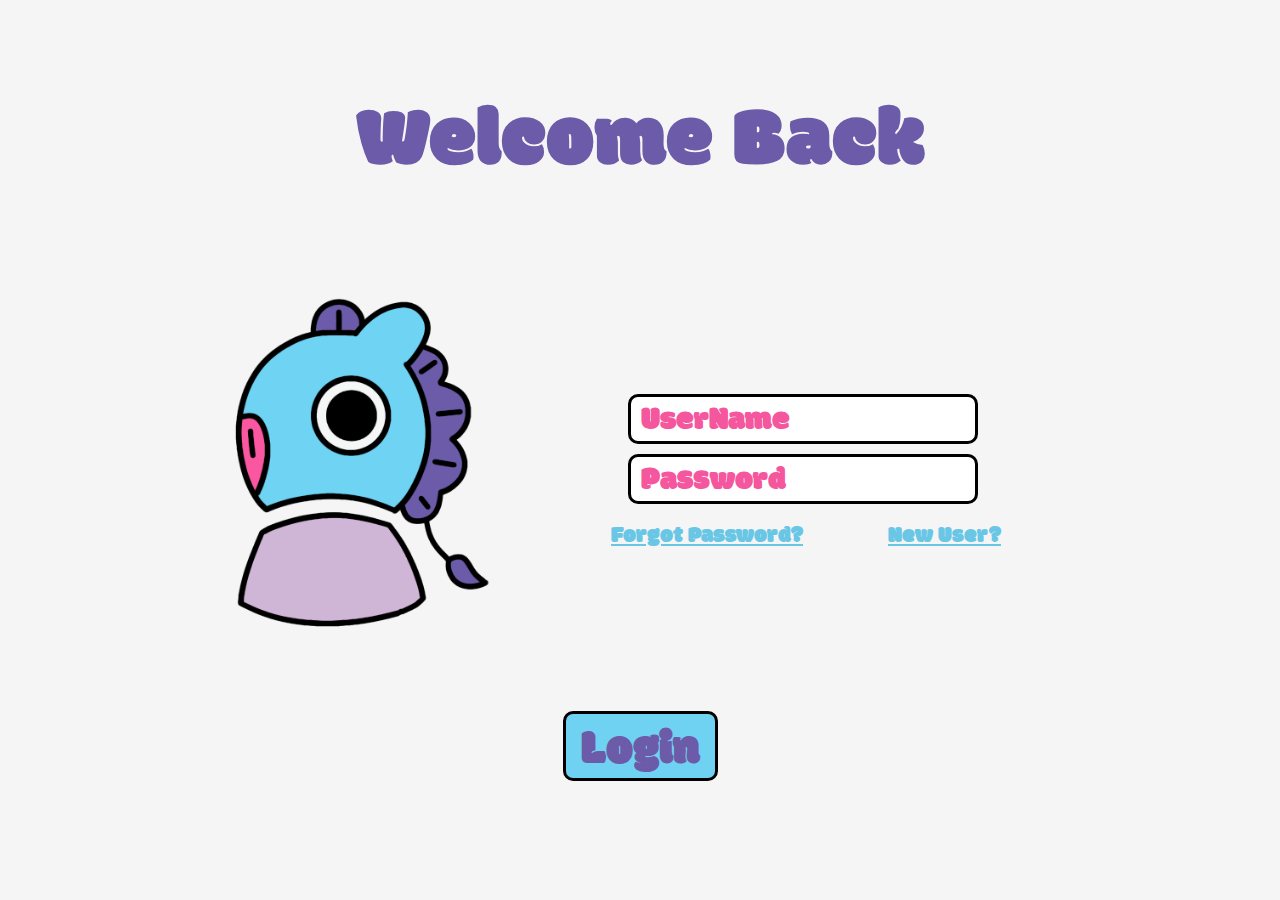
==== index.html @ 5e02bf85 "moved css to new folder" ====
<!DOCTYPE html>
<html lang="en">
<head>
    <meta charset="UTF-8">
    <meta name="viewport" content="width=device-width, initial-scale=1.0">
    <title>Misa's Login Page</title>
    <link rel="preconnect" href="https://fonts.googleapis.com">
    <link rel="preconnect" href="https://fonts.gstatic.com" crossorigin>
    <link href="https://fonts.googleapis.com/css2?family=Modak&display=swap" rel="stylesheet">
    <link rel="icon" href="images/favicon.ico" type="image/x-icon">
    <link rel="stylesheet" href="style.css">
</head>
<body>
    <div class="container">
        <h1 class="login-header">Welcome Back</h1>
        <div class="login-content">
            <div class="login-image">
                <img src="images/login-icon.png" alt="Login Icon">
            </div>
            <div class="form2">
                <div class="inputs">
                    <input type="text" id="username" placeholder="UserName">
                    <input type="password" id="password" placeholder="Password">
                </div>
                <div class="nav-pages-tags">
                    <p>Forgot Password?</p>
                    <p>New User?</p>
                </div>
            </div>
        </div>
        <div class="login-btn">
            <button>Login</button>
        </div>
    </div>
</body>
</html>
---- style.css ----
#username::placeholder, #password::placeholder {
    color: #F4579D;
}

* {
    margin: 0;
    box-sizing: border-box;
}

body {
    background-color: whitesmoke;
    font-family: 'Modak', sans-serif;
    display: flex;
    justify-content: center;
    align-items: center;
    height: 100vh;
    text-align: center;
    margin-top:-50px;
}

.container {
    display: flex;
    flex-direction: column;
    align-items: center;
    justify-content: center;
    width: 100%;
    max-width: 800px;
    margin: 0 10px;
}

.login-header {
    font-size: 85px;
    color: #6C5BA8;
    font-weight: 100;
    margin-top: 60px;
}

.login-content {
    display: flex;
    justify-content: center;
    align-items: center;
    width: 100%;
    margin-top: 50px;
}
.form2 {
    display:flex;flex-direction:column;align-items:center;width:100%;
}
.login-image {
    flex: 1;
    text-align: left;
}

@keyframes float {
0% { transform: translateY(0); }
50% { transform: translateY(-10px); }
100% { transform: translateY(0); }
}

.login-image img {
height: 425px;
margin-left: -100px;
animation: float 3s ease-in-out infinite;
}


.inputs {
    flex: 1;
    display: flex;
    flex-direction: column;
    gap: 10px;
    align-items: center;

}

.inputs input {
    width: 350px;
    height: 50px; 
    font-size: 32px; 
    color: #69c6e5;
    font-family: 'Modak', sans-serif;
    padding: 0 10px; padding-top:3px;
    box-sizing: border-box;
    line-height: 40px; 
    border:3px solid black;border-radius: 10px;outline: none;
}
.inputs input:focus{
    box-shadow: 5px 5px 5px #60509b;
    transition: box-shadow 0.3s ease-in-out;border:2px solid #60509b;outline: none;
}


.nav-pages-tags {
    display: flex;
    justify-content: space-around;
    width: 100%;
    font-size: 23px;
    color: #69c6e5;text-decoration: underline;
    margin-top: 15px;gap:0px;
    font-family: 'Modak',sans-serif;
}
.nav-pages-tags p {
    margin:0 13px; margin-left:20px;
}

.login-btn {
    margin-top: 20px;display:flex;justify-content: center;
}


.login-btn button {
    height: 70px;
    font-size: 3rem;
    width: 155px;
    font-family: 'Modak',sans-serif;color:#6C5BA8;
    background-color: #70D2F2;border:3px solid black;border-radius: 10px;
}
.login-btn:hover button{
    background-color: #69c6e5;color:#60509b
}

@media screen and (max-width: 900px) {
    body {
        display:flex;flex-direction: column;
        align-items: center;text-align: center;
        height: auto;margin: 0 1px;
    }
    .container {
        max-width:100%;
    }
    .login-header {
        font-size: 50px;
    }
    .login-content {
        display: flex;
        flex-direction: column; align-items: center;
        justify-content: center;width: 100%;
    }
    .login-image {
        align-items: center;
    }
    .login-image img {
        height: 315px;display:float;margin-left:auto;margin-right:auto;margin-top:-25px;
    }
    .inputs {
    flex: 1;display: flex;
    flex-direction: column;
    gap: 10px;align-items: center;;
    }
    .inputs input{
        height: 35px;width: 250px;font-size:25px;
    }
    .inputs input:focus{
        border:3px solid #6C5BA8;
    }
    .nav-pages-tags {
        font-size:16px;
    }
    .login-btn button {
        font-size:2rem;height: 60px;width: 110px;text-align: center;
        display: flex;align-items: center;justify-content: center;padding: 0;margin-top:30px;
    }

}
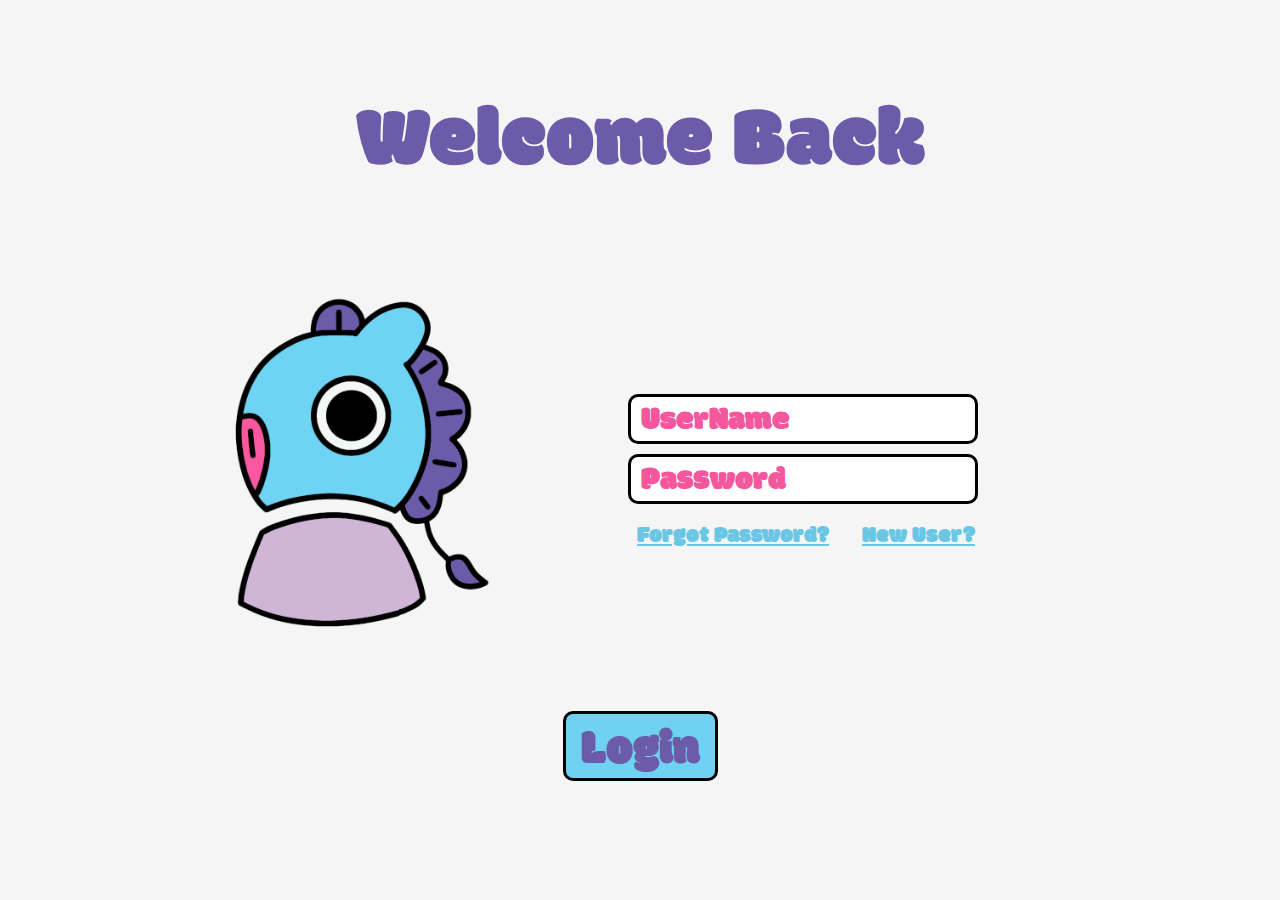
==== commit 487c4bf4: "fixed navigation links positioning" ====
--- a/index.html
+++ b/index.html
@@ -22,9 +22,11 @@
                     <input type="text" id="username" placeholder="UserName">
                     <input type="password" id="password" placeholder="Password">
                 </div>
-                <div class="nav-pages-tags">
-                    <p>Forgot Password?</p>
-                    <p>New User?</p>
+                <div class="nav-container">
+                    <div class="nav-pages-tags">
+                        <p>Forgot Password?</p>
+                        <p>New User?</p>
+                    </div>
                 </div>
             </div>
         </div>
--- a/style.css
+++ b/style.css
@@ -49,7 +49,6 @@
     flex: 1;
     text-align: left;
 }
-
 @keyframes float {
 0% { transform: translateY(0); }
 50% { transform: translateY(-10px); }
@@ -115,7 +114,7 @@
     background-color: #70D2F2;border:3px solid black;border-radius: 10px;
 }
 .login-btn:hover button{
-    background-color: #69c6e5;color:#60509b
+    background-color: #69c6e5;color:#60509b;
 }
 
 @media screen and (max-width: 900px) {
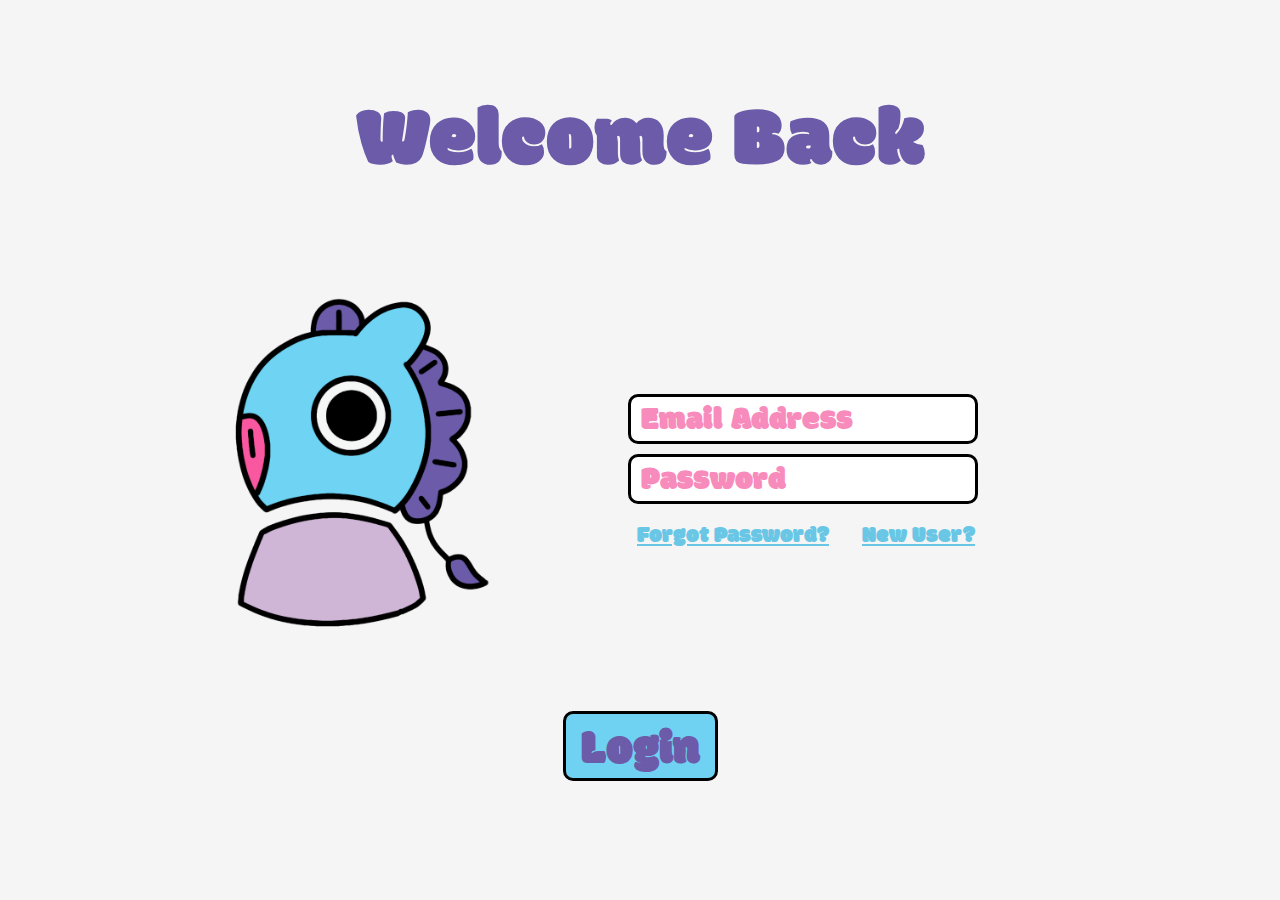
==== commit 1ee7efe1: "changed ui design slightly" ====
--- a/index.html
+++ b/index.html
@@ -19,7 +19,7 @@
             </div>
             <div class="form2">
                 <div class="inputs">
-                    <input type="text" id="username" placeholder="UserName">
+                    <input type="text" id="username" placeholder="Email Address">
                     <input type="password" id="password" placeholder="Password">
                 </div>
                 <div class="nav-container">
--- a/style.css
+++ b/style.css
@@ -1,5 +1,5 @@
 #username::placeholder, #password::placeholder {
-    color: #F4579D;
+    color: #f4579eaf;
 }
 
 * {
@@ -75,7 +75,7 @@
     width: 350px;
     height: 50px; 
     font-size: 32px; 
-    color: #69c6e5;
+    color: #F4579D;
     font-family: 'Modak', sans-serif;
     padding: 0 10px; padding-top:3px;
     box-sizing: border-box;
@@ -117,7 +117,7 @@
     background-color: #69c6e5;color:#60509b;
 }
 
-@media screen and (max-width: 900px) {
+@media screen and (max-width: 1000px) {
     body {
         display:flex;flex-direction: column;
         align-items: center;text-align: center;
@@ -152,7 +152,7 @@
         border:3px solid #6C5BA8;
     }
     .nav-pages-tags {
-        font-size:16px;
+        font-size:16px;gap:0px;
     }
     .login-btn button {
         font-size:2rem;height: 60px;width: 110px;text-align: center;
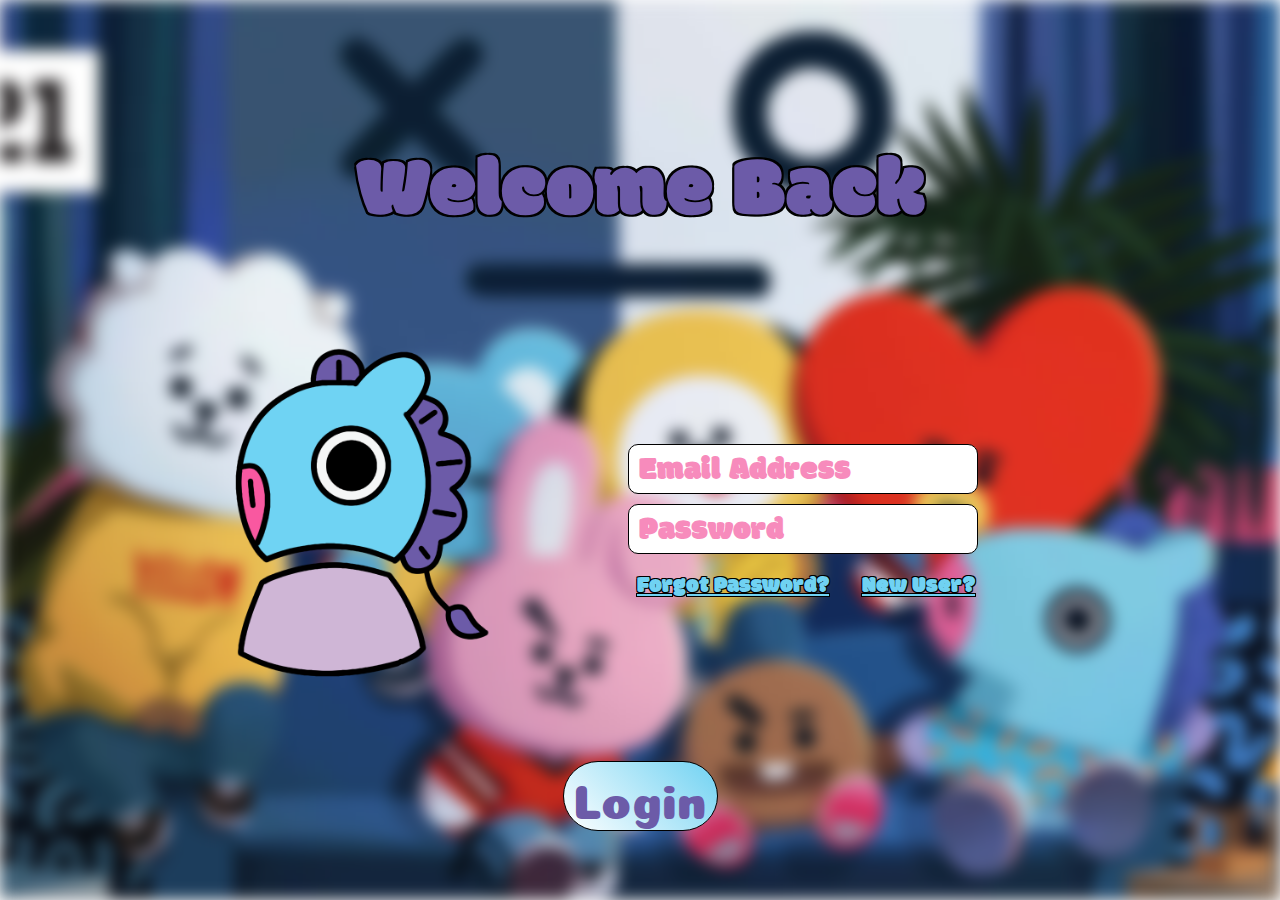
==== commit 14d280cc: "added image bg, strokes for heading and p tag. Changed button." ====
--- a/index.html
+++ b/index.html
@@ -7,6 +7,7 @@
     <link rel="preconnect" href="https://fonts.googleapis.com">
     <link rel="preconnect" href="https://fonts.gstatic.com" crossorigin>
     <link href="https://fonts.googleapis.com/css2?family=Modak&display=swap" rel="stylesheet">
+    <link href="https://fonts.googleapis.com/css2?family=Coiny&display=swap" rel="stylesheet">
     <link rel="icon" href="images/favicon.ico" type="image/x-icon">
     <link rel="stylesheet" href="style.css">
 </head>
--- a/style.css
+++ b/style.css
@@ -6,17 +6,28 @@
     margin: 0;
     box-sizing: border-box;
 }
-
 body {
-    background-color: whitesmoke;
     font-family: 'Modak', sans-serif;
     display: flex;
     justify-content: center;
     align-items: center;
     height: 100vh;
     text-align: center;
-    margin-top:-50px;
-}
+    margin: 0;position: relative; 
+  }
+  
+  body::before {
+    content: '';
+    position: absolute;
+    width: 100%;
+    height: 100%;
+    background-image: url('images/bt21bgimg.jpg');
+    background-size: cover;
+    background-position: center;
+    background-repeat: no-repeat;
+    filter: blur(8px); 
+    z-index: -1; 
+  }
 
 .container {
     display: flex;
@@ -33,6 +44,11 @@
     color: #6C5BA8;
     font-weight: 100;
     margin-top: 60px;
+    text-shadow: 
+    2px 2px 0px black, 
+    -2px -2px 0px black, 
+    2px -2px 0px black,  
+    -2px 2px 0px black;  
 }
 
 .login-content {
@@ -80,7 +96,7 @@
     padding: 0 10px; padding-top:3px;
     box-sizing: border-box;
     line-height: 40px; 
-    border:3px solid black;border-radius: 10px;outline: none;
+    border:1px solid black;border-radius: 10px;outline: none;
 }
 .inputs input:focus{
     box-shadow: 5px 5px 5px #60509b;
@@ -93,9 +109,14 @@
     justify-content: space-around;
     width: 100%;
     font-size: 23px;
-    color: #69c6e5;text-decoration: underline;
+    color: #70D2F2;text-decoration: underline;
     margin-top: 15px;gap:0px;
     font-family: 'Modak',sans-serif;
+    text-shadow: 
+    1px 1px 0px black,   
+    -1px -1px 0px black,
+    1px -1px 0px black,  
+    -1px 1px 0px black; 
 }
 .nav-pages-tags p {
     margin:0 13px; margin-left:20px;
@@ -110,24 +131,23 @@
     height: 70px;
     font-size: 3rem;
     width: 155px;
-    font-family: 'Modak',sans-serif;color:#6C5BA8;
-    background-color: #70D2F2;border:3px solid black;border-radius: 10px;
+    font-family: 'Coiny',sans-serif;color:#6C5BA8;border:1px solid rgb(0, 0, 0);border-radius: 59px;
+    background: linear-gradient(45deg, #ffffff, #70D2F2);
 }
 .login-btn:hover button{
-    background-color: #69c6e5;color:#60509b;
+    background: linear-gradient(45deg, #eeeeee, #5ec6e8);
 }
 
 @media screen and (max-width: 1000px) {
     body {
         display:flex;flex-direction: column;
-        align-items: center;text-align: center;
-        height: auto;margin: 0 1px;
+        align-items: center;text-align: center;margin: 0 1px;
     }
     .container {
         max-width:100%;
     }
     .login-header {
-        font-size: 50px;
+        font-size: 40px;
     }
     .login-content {
         display: flex;
@@ -138,7 +158,7 @@
         align-items: center;
     }
     .login-image img {
-        height: 315px;display:float;margin-left:auto;margin-right:auto;margin-top:-25px;
+        height: 250px;display:float;margin-left:auto;margin-right:auto;margin-top:-25px;
     }
     .inputs {
     flex: 1;display: flex;
@@ -146,16 +166,16 @@
     gap: 10px;align-items: center;;
     }
     .inputs input{
-        height: 35px;width: 250px;font-size:25px;
+        height: 35px;width: 250px;font-size:15px;
     }
     .inputs input:focus{
-        border:3px solid #6C5BA8;
+        border:1px solid #6C5BA8;
     }
     .nav-pages-tags {
         font-size:16px;gap:0px;
     }
     .login-btn button {
-        font-size:2rem;height: 60px;width: 110px;text-align: center;
+        font-size:2rem;height: 50px;width: 110px;text-align: center;
         display: flex;align-items: center;justify-content: center;padding: 0;margin-top:30px;
     }
 
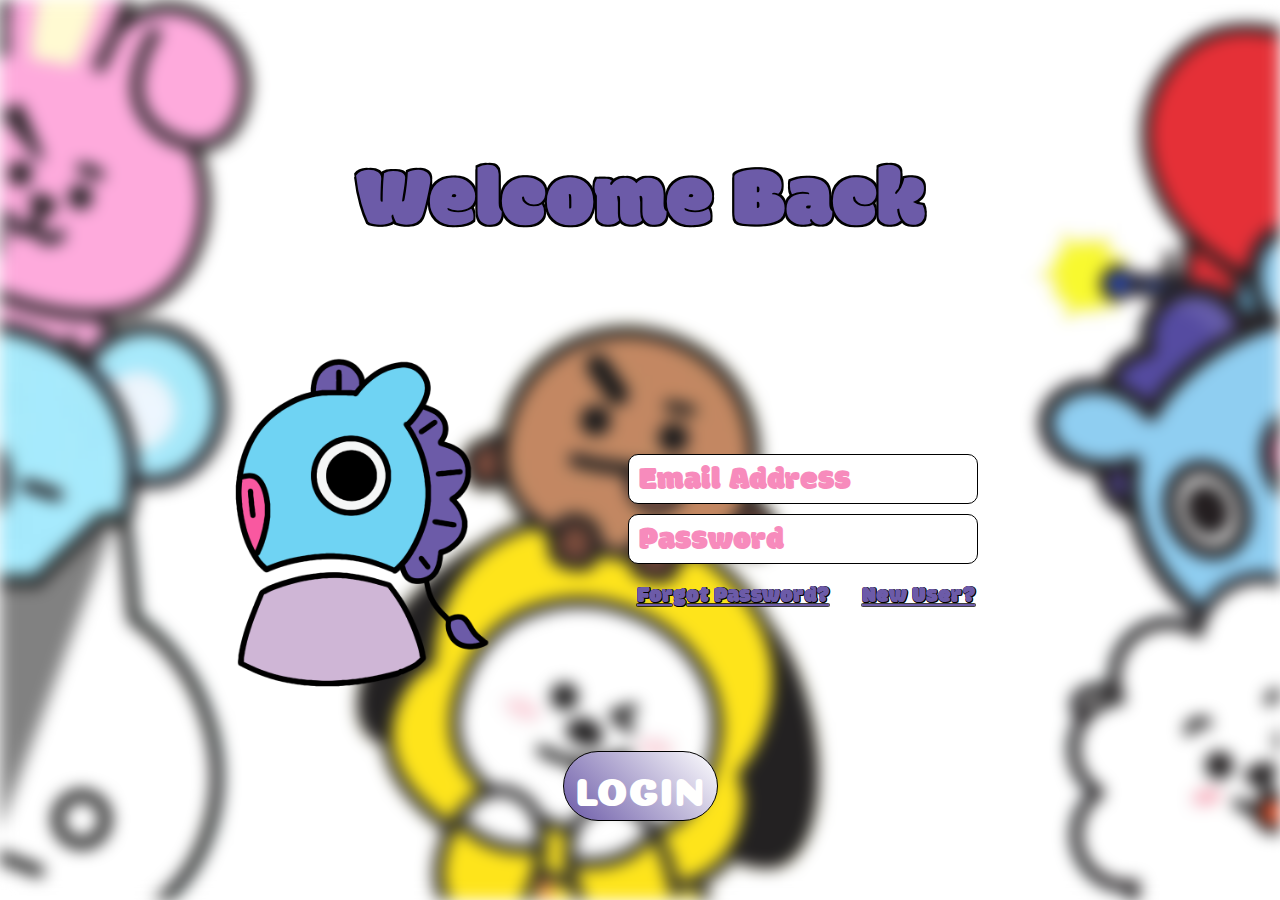
==== commit 8b467603: "changed button, added effects" ====
--- a/index.html
+++ b/index.html
@@ -32,7 +32,7 @@
             </div>
         </div>
         <div class="login-btn">
-            <button>Login</button>
+            <button>LOGIN</button>
         </div>
     </div>
 </body>
--- a/style.css
+++ b/style.css
@@ -3,7 +3,7 @@
 }
 
 * {
-    margin: 0;
+    margin: 0;padding: 0;
     box-sizing: border-box;
 }
 body {
@@ -13,7 +13,7 @@
     align-items: center;
     height: 100vh;
     text-align: center;
-    margin: 0;position: relative; 
+    margin: 0;position: relative; overflow: hidden;background-color: #ffffff;
   }
   
   body::before {
@@ -21,7 +21,7 @@
     position: absolute;
     width: 100%;
     height: 100%;
-    background-image: url('images/bt21bgimg.jpg');
+    background-image: url('images/bt21bgimgv6.jpg');
     background-size: cover;
     background-position: center;
     background-repeat: no-repeat;
@@ -109,45 +109,51 @@
     justify-content: space-around;
     width: 100%;
     font-size: 23px;
-    color: #70D2F2;text-decoration: underline;
+    color: #6C5BA8;text-decoration: underline;
     margin-top: 15px;gap:0px;
     font-family: 'Modak',sans-serif;
     text-shadow: 
-    1px 1px 0px black,   
-    -1px -1px 0px black,
-    1px -1px 0px black,  
-    -1px 1px 0px black; 
+    0.5px 0.5px 0px black,   
+    -0.5px -0.5px 0px black,
+    0.5px -0.5px 0px black,  
+    -0.5px 0.5px 0px black; 
 }
 .nav-pages-tags p {
     margin:0 13px; margin-left:20px;
 }
 
 .login-btn {
-    margin-top: 20px;display:flex;justify-content: center;
+    margin-top: 0px;display:flex;justify-content: center;
 }
 
 
 .login-btn button {
     height: 70px;
-    font-size: 3rem;
+    font-size: 2.5rem;
     width: 155px;
-    font-family: 'Coiny',sans-serif;color:#6C5BA8;border:1px solid rgb(0, 0, 0);border-radius: 59px;
-    background: linear-gradient(45deg, #ffffff, #70D2F2);
+    font-family: 'Coiny',sans-serif;color:#fffffe;border:1px solid rgb(0, 0, 0);border-radius: 59px;
+    background: linear-gradient(45deg, #6C5BA8, #fff);
 }
 .login-btn:hover button{
-    background: linear-gradient(45deg, #eeeeee, #5ec6e8);
+    background: linear-gradient(45deg, #48397d, #fff);color:#f1f1f1;
+    box-shadow: 5px 5px 5px #60509b;
+    transition: box-shadow 0.3s ease-in-out;border:1px solid #60509b;
 }
 
 @media screen and (max-width: 1000px) {
     body {
         display:flex;flex-direction: column;
-        align-items: center;text-align: center;margin: 0 1px;
+        align-items: center;text-align: center;margin: 0 1px;height: 1;
     }
     .container {
         max-width:100%;
     }
     .login-header {
-        font-size: 40px;
+        font-size: 40px;text-shadow: 
+        .9px .9px 0px black,   
+        -.9px -.9px 0px black,
+        .9px -.9px 0px black,  
+        -.9px .9px 0px black; 
     }
     .login-content {
         display: flex;
@@ -175,8 +181,8 @@
         font-size:16px;gap:0px;
     }
     .login-btn button {
-        font-size:2rem;height: 50px;width: 110px;text-align: center;
-        display: flex;align-items: center;justify-content: center;padding: 0;margin-top:30px;
+        font-size:1.5rem;height: 50px;width: 110px;text-align: center;position: relative;top: 30px;
+        display: flex;align-items: center;justify-content: center;padding: 0;
     }
 
 }
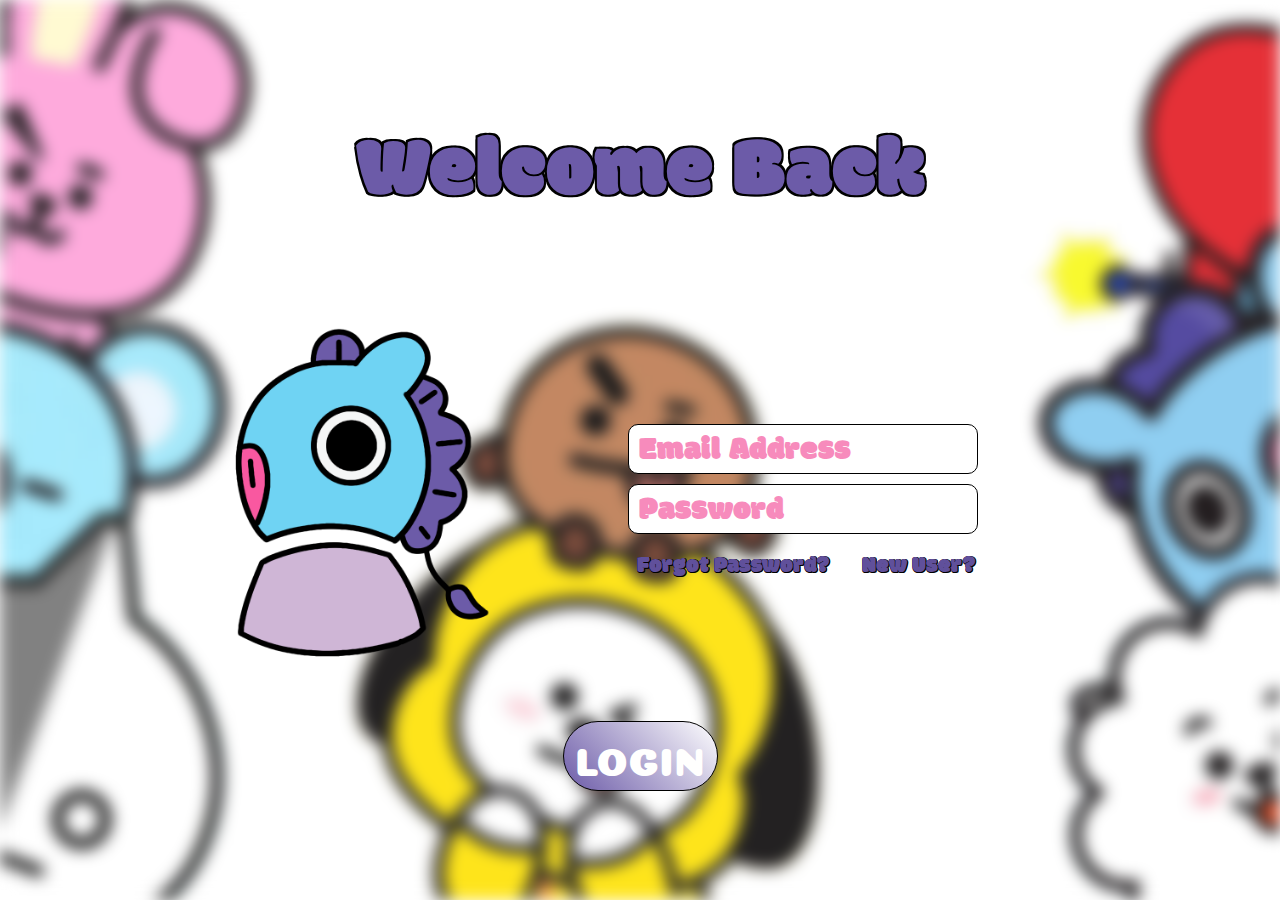
==== commit 3483911e: "Many changes" ====
--- a/index.html
+++ b/index.html
@@ -25,15 +25,24 @@
                 </div>
                 <div class="nav-container">
                     <div class="nav-pages-tags">
-                        <p>Forgot Password?</p>
-                        <p>New User?</p>
+                        <a href="404PageNotFound.html">
+                            <p>Forgot Password?</p>
+                        </a>
+                        <a href="404PageNotFound.html">
+                            <p>New User?</p>
+                        </a>
                     </div>
                 </div>
             </div>
         </div>
         <div class="login-btn">
-            <button>LOGIN</button>
+            <button onClick="LoginButton()">LOGIN</button>
         </div>
     </div>
+    <script>
+        function LoginButton() {
+            alert("Button doesn't work gng💔");
+        }
+    </script>
 </body>
 </html>--- a/style.css
+++ b/style.css
@@ -5,6 +5,28 @@
 * {
     margin: 0;padding: 0;
     box-sizing: border-box;
+}
+a {
+    color:#60509b;
+    text-shadow: 
+    0.5px 0.5px 0px black,   
+    -0.5px -0.5px 0px black,
+    0.5px -0.5px 0px black,  
+    -0.5px 0.5px 0px black; 
+    text-decoration: none;
+    
+}
+.ErrorContainer {
+    display:flex;flex-direction: column;justify-content: center;align-items: center;gap:10px;
+}
+.ErrorContainer h5{
+    color:#00d5ff;text-shadow: 2px 2px 0px black;font-family: 'Coiny';font-size: 25px;
+}
+.ErrorContainer h3,h4 {
+    font-size: 30px;   color:#fff704;text-shadow: 2px 2px 0px black;font-family: 'Coiny';
+}
+.ErrorContainer a {
+    font-size: 30px;text-shadow: 2px 2px 0px black;font-family: 'Coiny';
 }
 body {
     font-family: 'Modak', sans-serif;
@@ -43,7 +65,6 @@
     font-size: 85px;
     color: #6C5BA8;
     font-weight: 100;
-    margin-top: 60px;
     text-shadow: 
     2px 2px 0px black, 
     -2px -2px 0px black, 
@@ -109,14 +130,8 @@
     justify-content: space-around;
     width: 100%;
     font-size: 23px;
-    color: #6C5BA8;text-decoration: underline;
     margin-top: 15px;gap:0px;
     font-family: 'Modak',sans-serif;
-    text-shadow: 
-    0.5px 0.5px 0px black,   
-    -0.5px -0.5px 0px black,
-    0.5px -0.5px 0px black,  
-    -0.5px 0.5px 0px black; 
 }
 .nav-pages-tags p {
     margin:0 13px; margin-left:20px;
@@ -143,7 +158,7 @@
 @media screen and (max-width: 1000px) {
     body {
         display:flex;flex-direction: column;
-        align-items: center;text-align: center;margin: 0 1px;height: 1;
+        align-items: center;text-align: center;margin: 0 0px;height: 1;padding: 0;
     }
     .container {
         max-width:100%;
@@ -154,6 +169,7 @@
         -.9px -.9px 0px black,
         .9px -.9px 0px black,  
         -.9px .9px 0px black; 
+        margin-top: -100px;
     }
     .login-content {
         display: flex;
@@ -185,5 +201,14 @@
         display: flex;align-items: center;justify-content: center;padding: 0;
     }
 
-}
-
+    .ErrorContainer h3,h4 {
+        font-size: 25px;
+    }
+    .ErrorContainer h5{
+        font-size: 18px;
+    }
+    .ErrorContainer a {
+        font-size: 20px;
+    }
+}
+
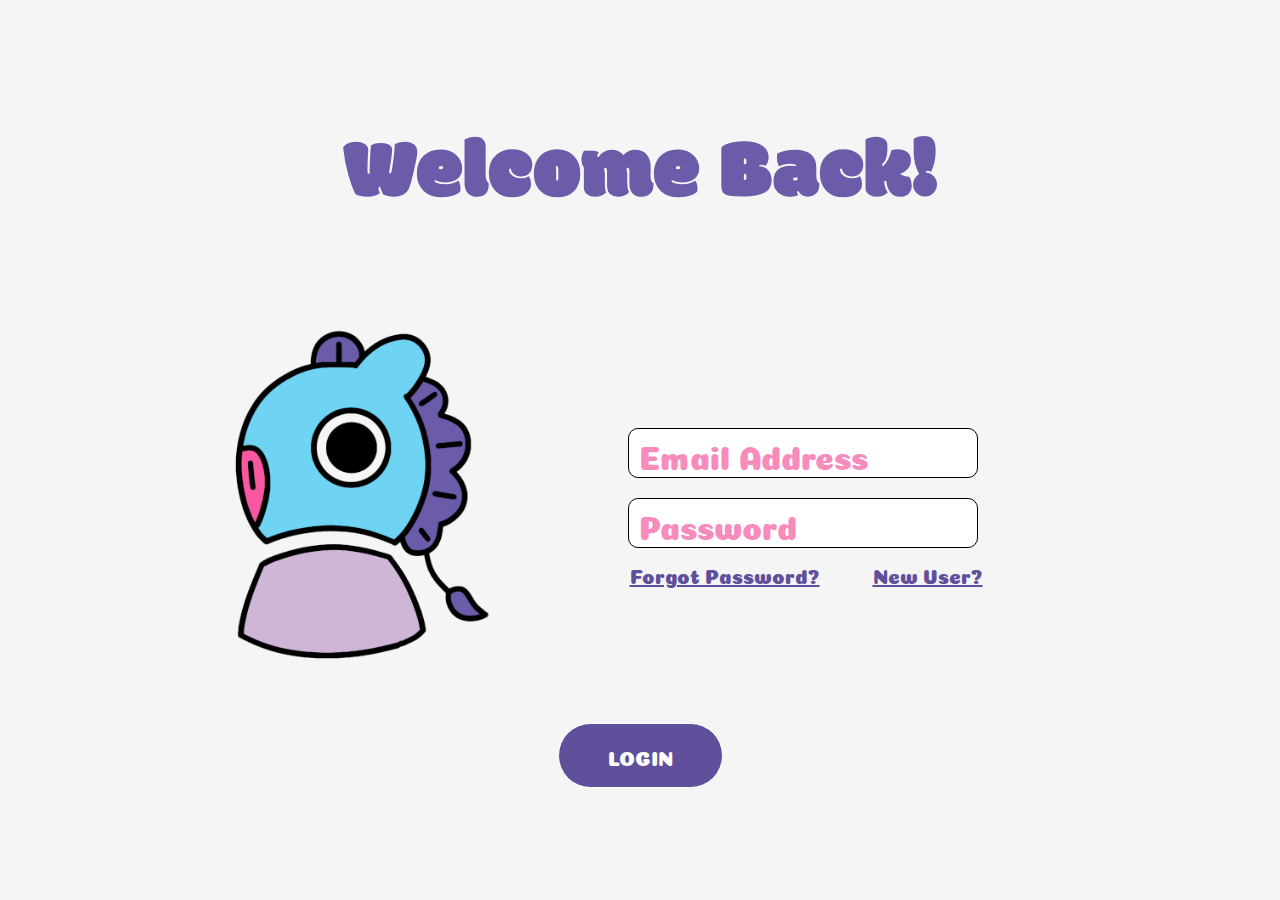
==== commit 0c5b6e2b: "signup page created" ====
--- a/index.html
+++ b/index.html
@@ -3,7 +3,7 @@
 <head>
     <meta charset="UTF-8">
     <meta name="viewport" content="width=device-width, initial-scale=1.0">
-    <title>Misa's Login Page</title>
+    <title>Login | MisaMisa</title>
     <link rel="preconnect" href="https://fonts.googleapis.com">
     <link rel="preconnect" href="https://fonts.gstatic.com" crossorigin>
     <link href="https://fonts.googleapis.com/css2?family=Modak&display=swap" rel="stylesheet">
@@ -13,7 +13,7 @@
 </head>
 <body>
     <div class="container">
-        <h1 class="login-header">Welcome Back</h1>
+        <h1 class="login-header">Welcome Back!</h1>
         <div class="login-content">
             <div class="login-image">
                 <img src="images/login-icon.png" alt="Login Icon">
@@ -28,7 +28,7 @@
                         <a href="404PageNotFound.html">
                             <p>Forgot Password?</p>
                         </a>
-                        <a href="404PageNotFound.html">
+                        <a href="signup.html">
                             <p>New User?</p>
                         </a>
                     </div>
--- a/style.css
+++ b/style.css
@@ -1,4 +1,4 @@
-#username::placeholder, #password::placeholder {
+#username::placeholder, #password::placeholder, #createusername::placeholder,#createpassword::placeholder,#confpassword::placeholder {
     color: #f4579eaf;
 }
 
@@ -8,25 +8,27 @@
 }
 a {
     color:#60509b;
-    text-shadow: 
-    0.5px 0.5px 0px black,   
-    -0.5px -0.5px 0px black,
-    0.5px -0.5px 0px black,  
-    -0.5px 0.5px 0px black; 
-    text-decoration: none;
+    text-decoration: underline;font-family: 'Coiny';
     
+}
+.TermsServ p {
+    font-family: 'Helvetica';
+}
+.TermsServ a {
+    color:#cd9fd9;text-decoration: underline;
+}
+.TermsServ {
+    display:flex;flex-direction: column;align-items: center;
+    justify-content: center;margin-top: 50px;font-size: 13px;
 }
 .ErrorContainer {
     display:flex;flex-direction: column;justify-content: center;align-items: center;gap:10px;
 }
-.ErrorContainer h5{
-    color:#00d5ff;text-shadow: 2px 2px 0px black;font-family: 'Coiny';font-size: 25px;
-}
 .ErrorContainer h3,h4 {
-    font-size: 30px;   color:#fff704;text-shadow: 2px 2px 0px black;font-family: 'Coiny';
+    font-size: 30px;   color:#70D2F2;text-shadow: 2px 2px 0px black;font-family: 'Coiny';
 }
 .ErrorContainer a {
-    font-size: 30px;text-shadow: 2px 2px 0px black;font-family: 'Coiny';
+    font-size: 25px;font-family: 'Coiny';
 }
 body {
     font-family: 'Modak', sans-serif;
@@ -35,21 +37,9 @@
     align-items: center;
     height: 100vh;
     text-align: center;
-    margin: 0;position: relative; overflow: hidden;background-color: #ffffff;
+    margin: 0;background:whitesmoke;
   }
-  
-  body::before {
-    content: '';
-    position: absolute;
-    width: 100%;
-    height: 100%;
-    background-image: url('images/bt21bgimgv6.jpg');
-    background-size: cover;
-    background-position: center;
-    background-repeat: no-repeat;
-    filter: blur(8px); 
-    z-index: -1; 
-  }
+
 
 .container {
     display: flex;
@@ -65,11 +55,6 @@
     font-size: 85px;
     color: #6C5BA8;
     font-weight: 100;
-    text-shadow: 
-    2px 2px 0px black, 
-    -2px -2px 0px black, 
-    2px -2px 0px black,  
-    -2px 2px 0px black;  
 }
 
 .login-content {
@@ -103,7 +88,7 @@
     flex: 1;
     display: flex;
     flex-direction: column;
-    gap: 10px;
+    gap: 20px;
     align-items: center;
 
 }
@@ -113,7 +98,7 @@
     height: 50px; 
     font-size: 32px; 
     color: #F4579D;
-    font-family: 'Modak', sans-serif;
+    font-family: 'Coiny', sans-serif;
     padding: 0 10px; padding-top:3px;
     box-sizing: border-box;
     line-height: 40px; 
@@ -129,8 +114,8 @@
     display: flex;
     justify-content: space-around;
     width: 100%;
-    font-size: 23px;
-    margin-top: 15px;gap:0px;
+    font-size: 20px;
+    margin-top: 15px;gap:20px;
     font-family: 'Modak',sans-serif;
 }
 .nav-pages-tags p {
@@ -142,17 +127,15 @@
 }
 
 
-.login-btn button {
-    height: 70px;
-    font-size: 2.5rem;
-    width: 155px;
-    font-family: 'Coiny',sans-serif;color:#fffffe;border:1px solid rgb(0, 0, 0);border-radius: 59px;
-    background: linear-gradient(45deg, #6C5BA8, #fff);
-}
-.login-btn:hover button{
-    background: linear-gradient(45deg, #48397d, #fff);color:#f1f1f1;
-    box-shadow: 5px 5px 5px #60509b;
-    transition: box-shadow 0.3s ease-in-out;border:1px solid #60509b;
+.login-btn button,.ReturnBtn button {
+    height: 65px;
+    font-size: 20px;
+    width: 165px;position: relative;
+    font-family: 'Coiny',sans-serif;color:#fff;border-radius: 59px;
+    background: #60509b;border:0.1px solid white;
+}
+.login-btn:hover button,.ReturnBtn:hover button{
+    background:#58498c;color:#e4e2e2;border:0.1px solid white;
 }
 
 @media screen and (max-width: 1000px) {
@@ -161,14 +144,10 @@
         align-items: center;text-align: center;margin: 0 0px;height: 1;padding: 0;
     }
     .container {
-        max-width:100%;
+        max-width:100%;margin-top: 86px;
     }
     .login-header {
-        font-size: 40px;text-shadow: 
-        .9px .9px 0px black,   
-        -.9px -.9px 0px black,
-        .9px -.9px 0px black,  
-        -.9px .9px 0px black; 
+        font-size: 40px;
         margin-top: -100px;
     }
     .login-content {
@@ -185,19 +164,22 @@
     .inputs {
     flex: 1;display: flex;
     flex-direction: column;
-    gap: 10px;align-items: center;;
+    gap: 12px;align-items: center;;
     }
     .inputs input{
-        height: 35px;width: 250px;font-size:15px;
+        height: 40px;width: 260px;font-size:20px;
     }
     .inputs input:focus{
         border:1px solid #6C5BA8;
     }
     .nav-pages-tags {
-        font-size:16px;gap:0px;
-    }
-    .login-btn button {
-        font-size:1.5rem;height: 50px;width: 110px;text-align: center;position: relative;top: 30px;
+        font-size:15px;gap:5px;
+    }
+    .login-btn {
+        position: relative;margin-top: 15px;
+    }
+    .login-btn button,.ReturnBtn button {
+        font-size:15px;height: 55px;width: 150px;text-align: center;
         display: flex;align-items: center;justify-content: center;padding: 0;
     }
 
@@ -210,5 +192,12 @@
     .ErrorContainer a {
         font-size: 20px;
     }
-}
-
+    .TermsServ {
+        margin-top: 15px;
+    }
+    .TermsServ p,a {
+        display: flex;flex-direction: column;justify-content: center;
+        align-items: center;font-size: 12px;
+    }
+}
+
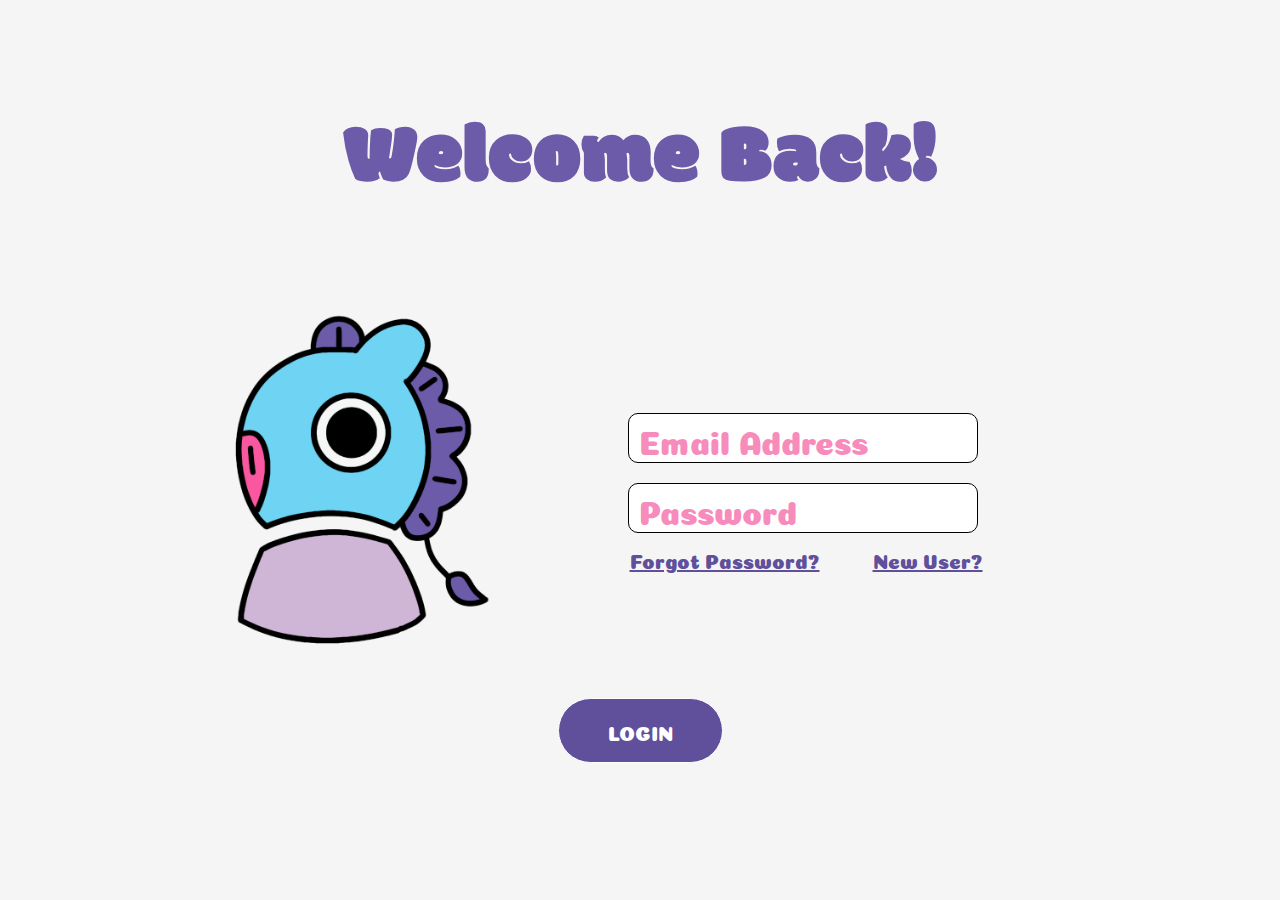
==== commit d8452c31: "finalizing project" ====
--- a/index.html
+++ b/index.html
@@ -41,7 +41,7 @@
     </div>
     <script>
         function LoginButton() {
-            alert("Button doesn't work gng💔");
+            alert("Logged in successfully.");
         }
     </script>
 </body>
--- a/style.css
+++ b/style.css
@@ -48,14 +48,25 @@
     justify-content: center;
     width: 100%;
     max-width: 800px;
-    margin: 0 10px;
-}
+    margin-top:-40px;
+}
+.SignUpContainer {
+    display: flex;
+    flex-direction: column;
+    align-items: center;
+    justify-content: center;
+    width: 100%;
+    max-width: 800px;
+    margin-top:20px;
+}
+
 
 .login-header {
     font-size: 85px;
     color: #6C5BA8;
     font-weight: 100;
 }
+
 
 .login-content {
     display: flex;
@@ -123,7 +134,10 @@
 }
 
 .login-btn {
-    margin-top: 0px;display:flex;justify-content: center;
+    margin-top:-10px;display:flex;justify-content: center;
+}
+.ReturnBtn  {
+    margin-top:0px;display:flex;justify-content: center;
 }
 
 
@@ -144,7 +158,10 @@
         align-items: center;text-align: center;margin: 0 0px;height: 1;padding: 0;
     }
     .container {
-        max-width:100%;margin-top: 86px;
+        max-width:100%;margin-top: -40px;
+    }
+    .SignUpContainer {
+        max-width: 100%;margin-top: 86px;
     }
     .login-header {
         font-size: 40px;
@@ -172,11 +189,14 @@
     .inputs input:focus{
         border:1px solid #6C5BA8;
     }
-    .nav-pages-tags {
-        font-size:15px;gap:5px;
+    .nav-pages-tags p{
+        font-size:14px;gap:5px;
     }
     .login-btn {
         position: relative;margin-top: 15px;
+    }
+    .ReturnBtn {
+        position:relative;margin-top: 15px;
     }
     .login-btn button,.ReturnBtn button {
         font-size:15px;height: 55px;width: 150px;text-align: center;
@@ -197,7 +217,7 @@
     }
     .TermsServ p,a {
         display: flex;flex-direction: column;justify-content: center;
-        align-items: center;font-size: 12px;
-    }
-}
-
+        align-items: center;font-size: 10px;
+    }
+}
+
